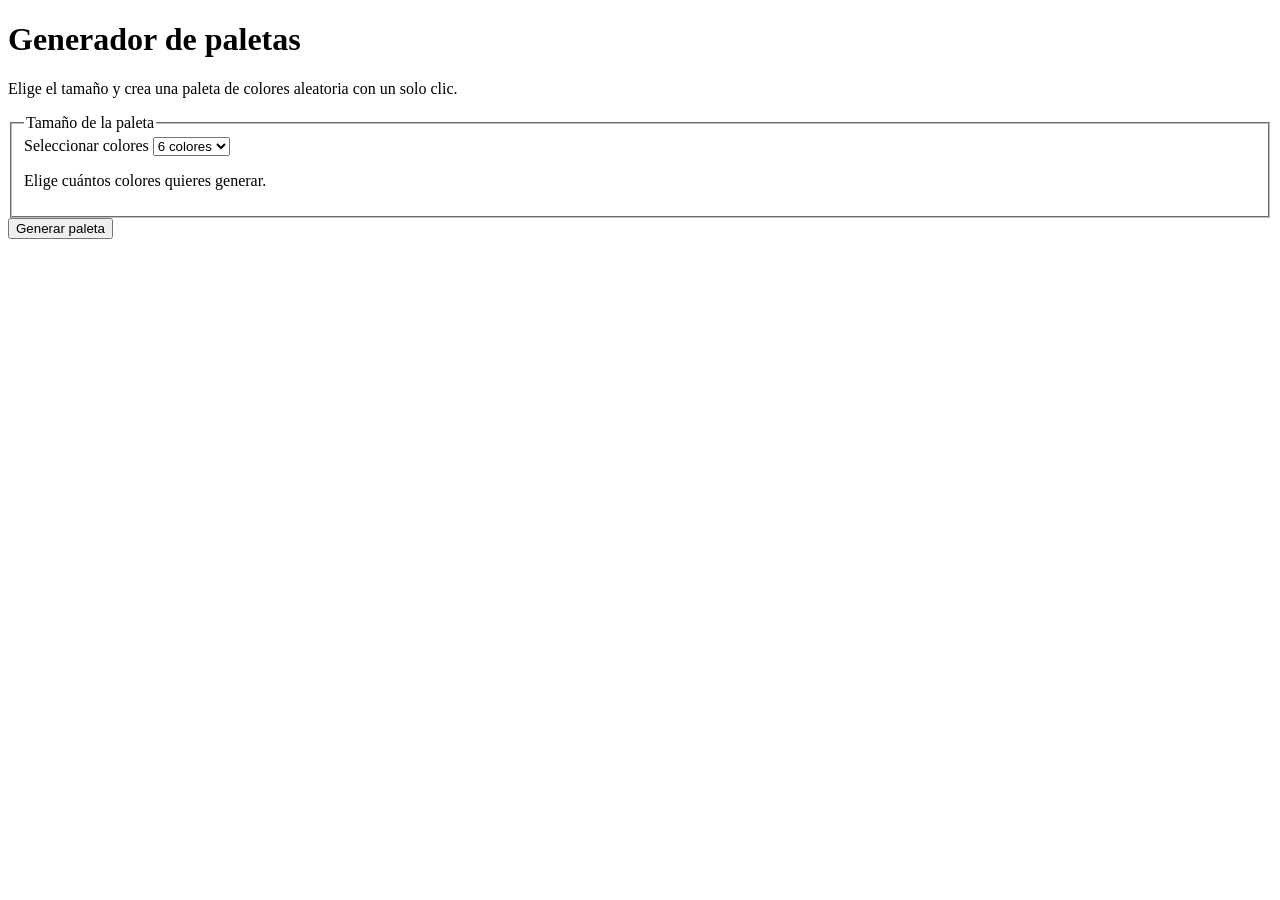
==== index.html @ fe006c5d "Creacion HTML" ====
<!DOCTYPE html>
<html lang="es">
<head>
  <meta charset="UTF-8" />
  <meta name="viewport" content="width=device-width, initial-scale=1.0" />
  <title>Generador de Paletas</title>
  <link rel="stylesheet" href="styles.css" />
</head><body>
  <header class="hero">
    <div class="hero__content">
      <h1>Generador de paletas</h1>
      <p>Elige el tamaño y crea una paleta de colores aleatoria con un solo clic.</p>
    </div>
  </header>

  <main>
    <section class="controls" aria-label="Panel de generación de paletas">
      <form id="paletteForm">
        <fieldset>
          <legend>Tamaño de la paleta</legend>
          <label for="paletteSize">Seleccionar colores</label>
          <select id="paletteSize" name="paletteSize" aria-describedby="sizeHint">
            <option value="6">6 colores</option>
            <option value="8">8 colores</option>
            <option value="9">9 colores</option>
          </select>
          <p class="hint" id="sizeHint">Elige cuántos colores quieres generar.</p>
        </fieldset>
        <button id="generateButton" type="submit">Generar paleta</button>
      </form>
      <div class="status" id="statusMessage" aria-live="polite"></div>
    </section>

    <section class="palette" id="paletteSection" aria-label="Paleta de colores generada"></section>
  </main>

  <div class="toast" id="toast" role="status" aria-live="polite"></div>

  
</html>
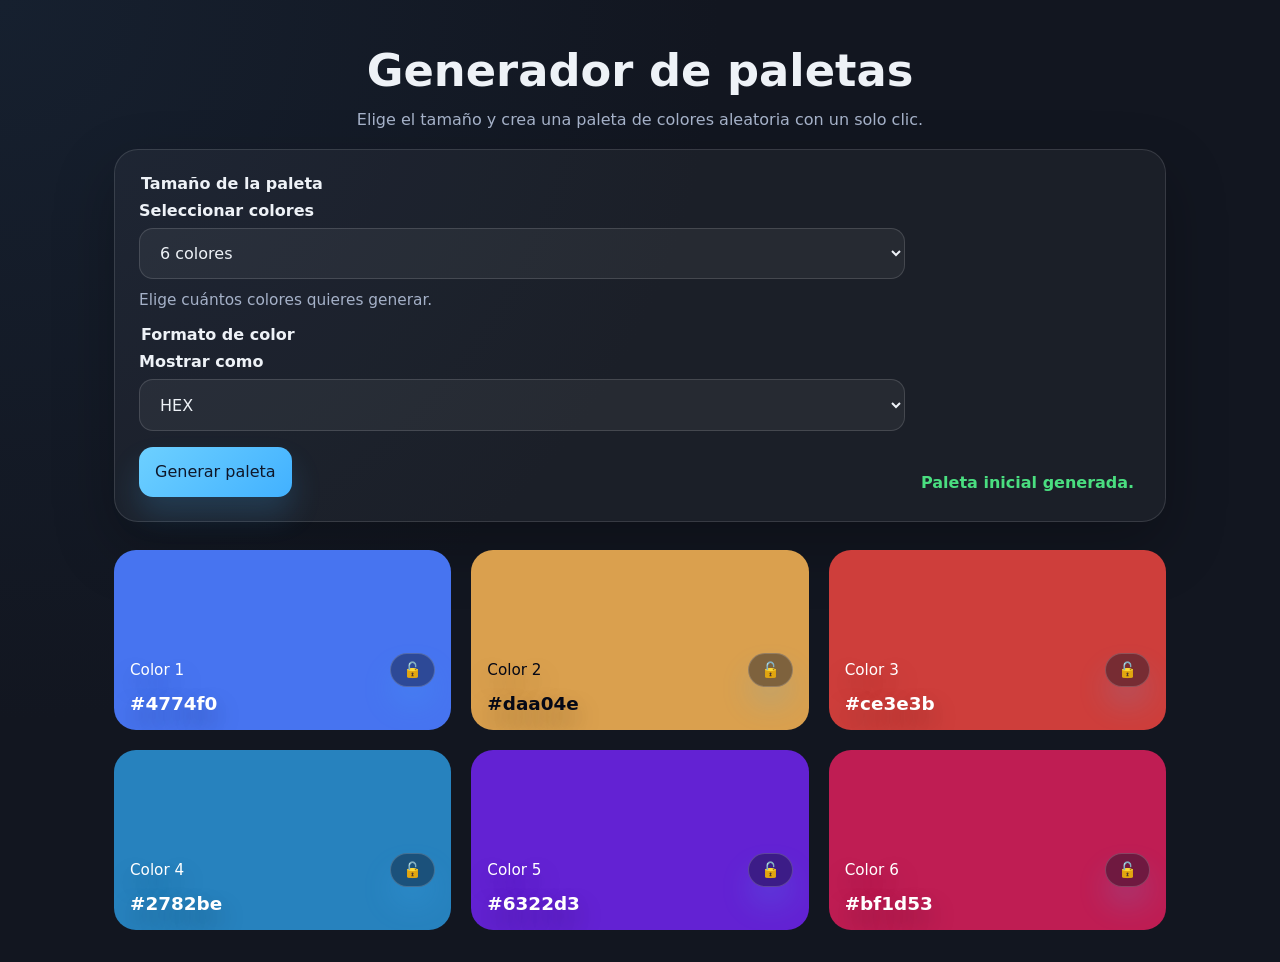
==== commit 6ef637de: "Solucion HTML" ====
--- a/index.html
+++ b/index.html
@@ -4,8 +4,9 @@
   <meta charset="UTF-8" />
   <meta name="viewport" content="width=device-width, initial-scale=1.0" />
   <title>Generador de Paletas</title>
-  <link rel="stylesheet" href="styles.css" />
-</head><body>
+  <link rel="stylesheet" href="../CSS/styles.css" />
+</head>
+<body>
   <header class="hero">
     <div class="hero__content">
       <h1>Generador de paletas</h1>
@@ -26,6 +27,14 @@
           </select>
           <p class="hint" id="sizeHint">Elige cuántos colores quieres generar.</p>
         </fieldset>
+        <fieldset>
+          <legend>Formato de color</legend>
+          <label for="colorFormat">Mostrar como</label>
+          <select id="colorFormat" name="colorFormat">
+            <option value="hex">HEX</option>
+            <option value="hsl">HSL</option>
+          </select>
+        </fieldset>
         <button id="generateButton" type="submit">Generar paleta</button>
       </form>
       <div class="status" id="statusMessage" aria-live="polite"></div>
@@ -35,6 +44,7 @@
   </main>
 
   <div class="toast" id="toast" role="status" aria-live="polite"></div>
-
+  <script src="../JS/script.js"></script>
+</body>
   
 </html>
--- a/CSS/styles.css
+++ b/CSS/styles.css
@@ -0,0 +1,236 @@
+:root {
+  color-scheme: dark;
+  --bg: #121620;
+  --surface: #1d2431;
+  --surface-strong: #272f3d;
+  --text: #eef2f7;
+  --muted: #a5b1c8;
+  --accent: #6dd0ff;
+  --accent-strong: #42b1ff;
+  --success: #4ade80;
+  --border: rgba(255, 255, 255, 0.12);
+  --shadow: 0 24px 60px rgba(0, 0, 0, 0.25);
+}
+
+* {
+  box-sizing: border-box;
+}
+
+html,
+body {
+  min-height: 100%;
+}
+
+body {
+  margin: 0;
+  font-family: Inter, system-ui, -apple-system, BlinkMacSystemFont, "Segoe UI", sans-serif;
+  background: radial-gradient(circle at top left, #16202f 0%, var(--bg) 45%);
+  color: var(--text);
+}
+
+button,
+select {
+  font: inherit;
+}
+
+.hero {
+  padding: 3rem 1.5rem 1.25rem;
+  text-align: center;
+}
+
+.hero__content {
+  max-width: 760px;
+  margin: 0 auto;
+}
+
+h1 {
+  margin: 0;
+  font-size: clamp(2.25rem, 3.5vw, 3.75rem);
+  line-height: 1.02;
+}
+
+p {
+  margin: 1rem 0 0;
+  color: var(--muted);
+  font-size: 1rem;
+}
+
+main {
+  max-width: 1100px;
+  margin: 0 auto 2rem;
+  padding: 0 1.5rem;
+}
+
+.controls {
+  background: rgba(255, 255, 255, 0.04);
+  border: 1px solid var(--border);
+  border-radius: 24px;
+  padding: 1.5rem;
+  box-shadow: var(--shadow);
+}
+
+fieldset {
+  border: none;
+  padding: 0;
+  margin: 0 0 1rem;
+}
+
+legend,
+label {
+  display: block;
+  font-weight: 600;
+  margin-bottom: 0.5rem;
+}
+
+select {
+  width: 100%;
+  padding: 0.9rem 1rem;
+  border-radius: 14px;
+  border: 1px solid rgba(255, 255, 255, 0.14);
+  background: rgba(255, 255, 255, 0.05);
+  color: var(--text);
+  transition: border-color 0.2s ease;
+}
+
+select:focus {
+  border-color: var(--accent);
+  outline: 3px solid rgba(109, 208, 255, 0.18);
+}
+
+button {
+  display: inline-flex;
+  align-items: center;
+  justify-content: center;
+  gap: 0.5rem;
+  width: 100%;
+  padding: 0.95rem 1rem;
+  border: none;
+  border-radius: 14px;
+  color: #0f172a;
+  background: linear-gradient(135deg, var(--accent), var(--accent-strong));
+  box-shadow: 0 18px 30px rgba(66, 177, 255, 0.18);
+  cursor: pointer;
+  transition: transform 0.2s ease, filter 0.2s ease;
+}
+
+button:hover,
+button:focus-visible {
+  transform: translateY(-1px);
+  filter: brightness(1.05);
+  outline: none;
+}
+
+.hint {
+  margin: 0.75rem 0 0;
+  color: var(--muted);
+  font-size: 0.96rem;
+}
+
+.status {
+  margin-top: 1rem;
+  min-height: 1.5rem;
+  color: var(--success);
+  font-weight: 600;
+}
+
+.palette {
+  display: grid;
+  gap: 1.25rem;
+  margin-top: 1.75rem;
+}
+
+.color-card {
+  position: relative;
+  border-radius: 22px;
+  overflow: hidden;
+  min-height: 180px;
+  display: grid;
+  align-items: flex-end;
+  padding: 1rem;
+  color: white;
+  cursor: pointer;
+  transition: transform 0.25s ease, box-shadow 0.25s ease;
+}
+
+.color-card:hover {
+  transform: translateY(-4px);
+  box-shadow: 0 24px 48px rgba(0, 0, 0, 0.25);
+}
+
+.color-card__info {
+  display: grid;
+  gap: 0.35rem;
+  text-shadow: 0 12px 24px rgba(0, 0, 0, 0.35);
+}
+
+.color-card__hex {
+  font-size: 1.15rem;
+  font-weight: 700;
+}
+
+.color-card__label {
+  display: flex;
+  justify-content: space-between;
+  align-items: center;
+  gap: 0.75rem;
+  font-size: 0.95rem;
+}
+
+.lock-button {
+  background: rgba(15, 23, 42, 0.45);
+  border: 1px solid rgba(255, 255, 255, 0.18);
+  color: inherit;
+  border-radius: 999px;
+  padding: 0.45rem 0.75rem;
+  cursor: pointer;
+}
+
+.lock-button:focus-visible {
+  outline: 3px solid rgba(255, 255, 255, 0.35);
+}
+
+.toast {
+  position: fixed;
+  left: 50%;
+  bottom: 1rem;
+  transform: translateX(-50%) translateY(120%);
+  background: rgba(15, 23, 42, 0.94);
+  border: 1px solid rgba(255, 255, 255, 0.12);
+  border-radius: 999px;
+  color: var(--text);
+  padding: 0.95rem 1.2rem;
+  min-width: 220px;
+  text-align: center;
+  box-shadow: var(--shadow);
+  opacity: 0;
+  transition: transform 0.3s ease, opacity 0.3s ease;
+  pointer-events: none;
+}
+
+.toast--visible {
+  transform: translateX(-50%) translateY(0);
+  opacity: 1;
+}
+
+@media (min-width: 720px) {
+  .controls {
+    display: grid;
+    grid-template-columns: minmax(0, 1fr) 220px;
+    gap: 1rem;
+    align-items: end;
+  }
+
+  button {
+    width: auto;
+  }
+
+  .palette {
+    grid-template-columns: repeat(2, minmax(0, 1fr));
+  }
+}
+
+@media (min-width: 1040px) {
+  .palette {
+    grid-template-columns: repeat(3, minmax(0, 1fr));
+  }
+}
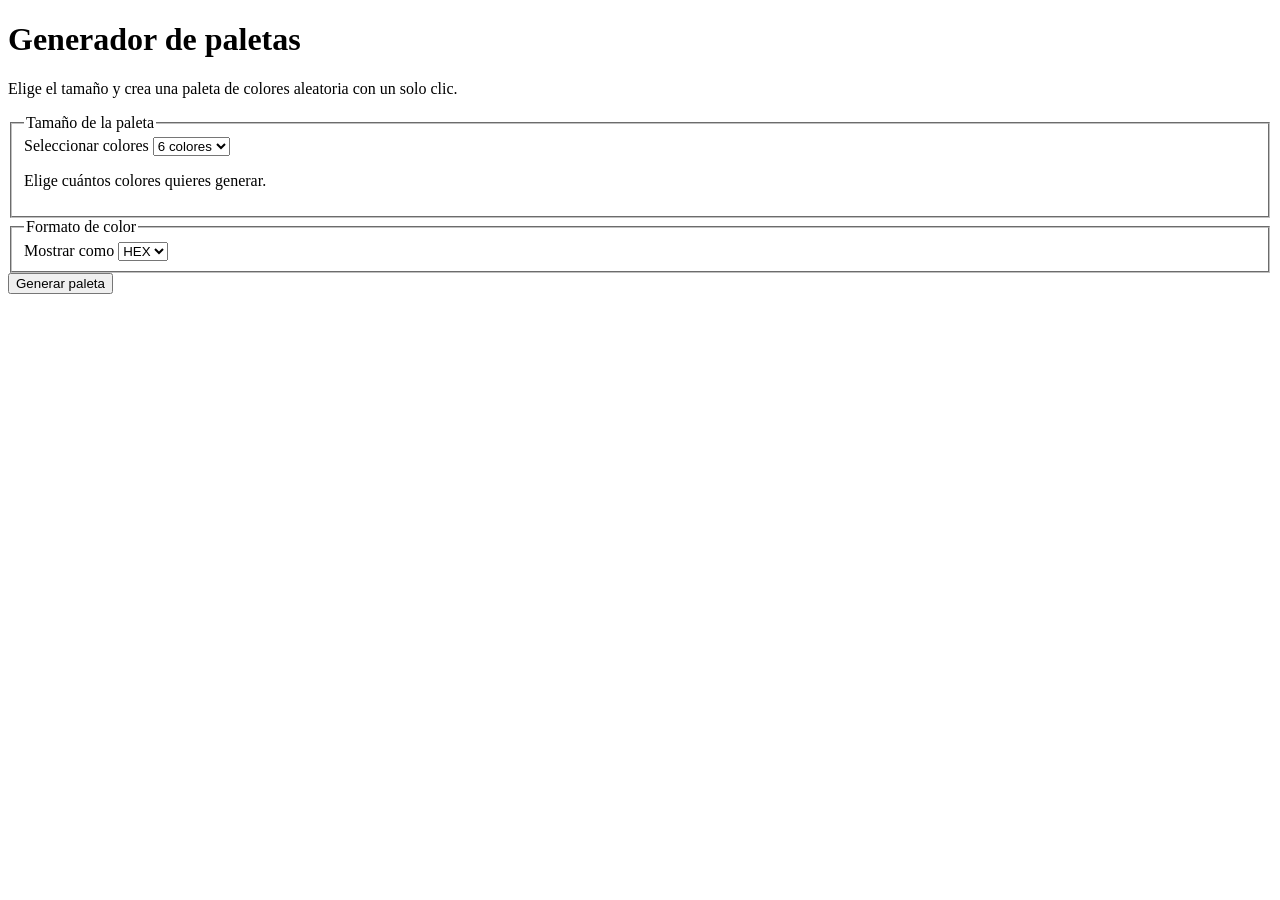
==== commit a019e298: "Buenas practicas" ====
--- a/index.html
+++ b/index.html
@@ -4,7 +4,7 @@
   <meta charset="UTF-8" />
   <meta name="viewport" content="width=device-width, initial-scale=1.0" />
   <title>Generador de Paletas</title>
-  <link rel="stylesheet" href="../CSS/styles.css" />
+  <link rel="stylesheet" href="./css/styles.css" />
 </head>
 <body>
   <header class="hero">
@@ -44,7 +44,7 @@
   </main>
 
   <div class="toast" id="toast" role="status" aria-live="polite"></div>
-  <script src="../JS/script.js"></script>
+  <script src="./js/script.js"></script>
 </body>
   
 </html>
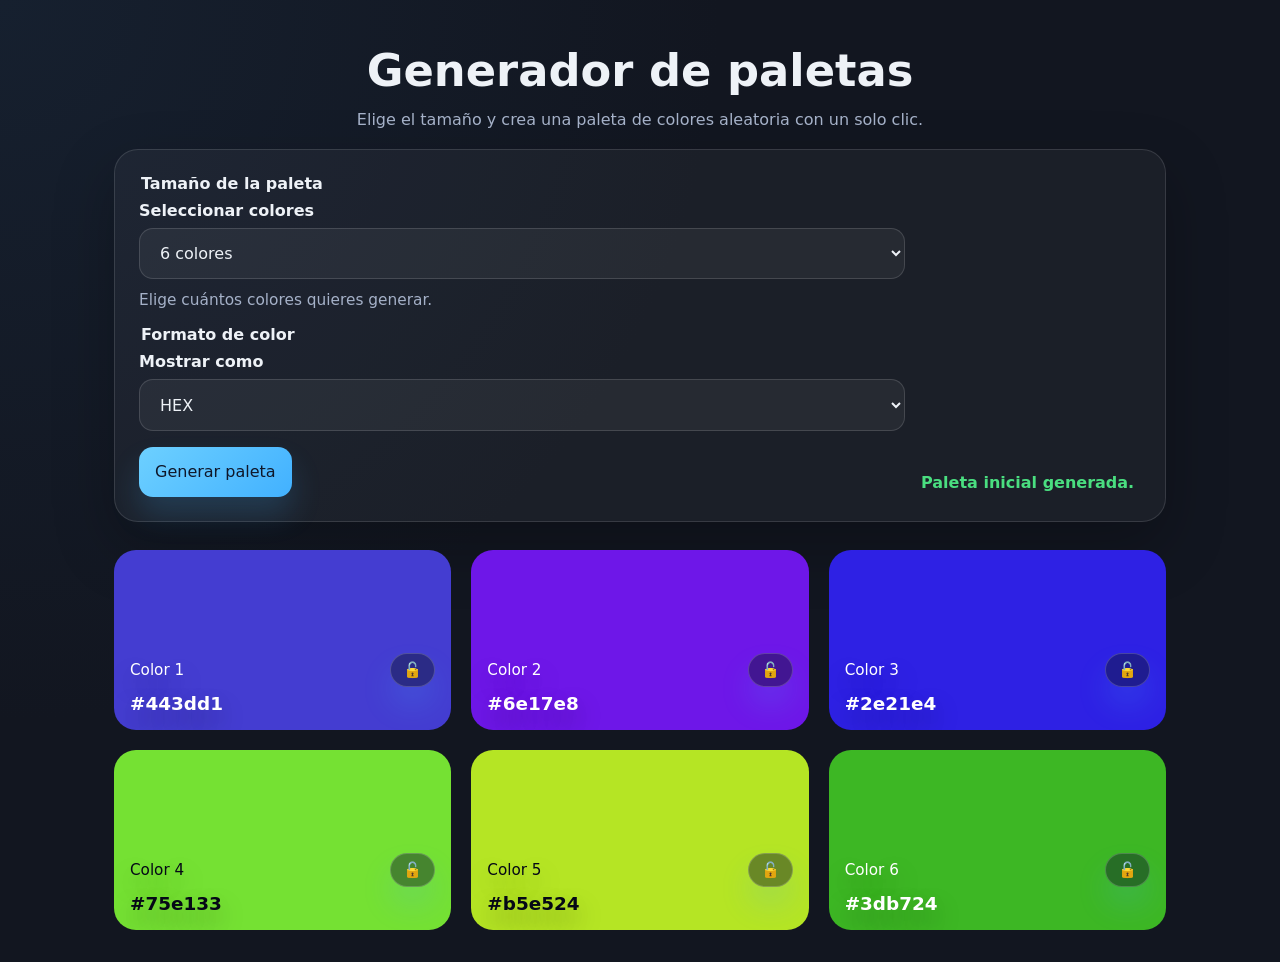
==== commit ea238e6e: "Prueba Git" ====
--- a/index.html
+++ b/index.html
@@ -4,7 +4,7 @@
   <meta charset="UTF-8" />
   <meta name="viewport" content="width=device-width, initial-scale=1.0" />
   <title>Generador de Paletas</title>
-  <link rel="stylesheet" href="./css/styles.css" />
+  <link rel="stylesheet" href="styles.css" />
 </head>
 <body>
   <header class="hero">
@@ -44,7 +44,7 @@
   </main>
 
   <div class="toast" id="toast" role="status" aria-live="polite"></div>
-  <script src="./js/script.js"></script>
+  <script src="script.js"></script>
 </body>
   
 </html>
--- a/styles.css
+++ b/styles.css
@@ -0,0 +1,236 @@
+:root {
+  color-scheme: dark;
+  --bg: #121620;
+  --surface: #1d2431;
+  --surface-strong: #272f3d;
+  --text: #eef2f7;
+  --muted: #a5b1c8;
+  --accent: #6dd0ff;
+  --accent-strong: #42b1ff;
+  --success: #4ade80;
+  --border: rgba(255, 255, 255, 0.12);
+  --shadow: 0 24px 60px rgba(0, 0, 0, 0.25);
+}
+/* Reset */
+* {
+  box-sizing: border-box;
+}
+
+html,
+body {
+  min-height: 100%;
+}
+
+body {
+  margin: 0;
+  font-family: Inter, system-ui, -apple-system, BlinkMacSystemFont, "Segoe UI", sans-serif;
+  background: radial-gradient(circle at top left, #16202f 0%, var(--bg) 45%);
+  color: var(--text);
+}
+
+button,
+select {
+  font: inherit;
+}
+
+.hero {
+  padding: 3rem 1.5rem 1.25rem;
+  text-align: center;
+}
+
+.hero__content {
+  max-width: 760px;
+  margin: 0 auto;
+}
+
+h1 {
+  margin: 0;
+  font-size: clamp(2.25rem, 3.5vw, 3.75rem);
+  line-height: 1.02;
+}
+
+p {
+  margin: 1rem 0 0;
+  color: var(--muted);
+  font-size: 1rem;
+}
+
+main {
+  max-width: 1100px;
+  margin: 0 auto 2rem;
+  padding: 0 1.5rem;
+}
+
+.controls {
+  background: rgba(255, 255, 255, 0.04);
+  border: 1px solid var(--border);
+  border-radius: 24px;
+  padding: 1.5rem;
+  box-shadow: var(--shadow);
+}
+
+fieldset {
+  border: none;
+  padding: 0;
+  margin: 0 0 1rem;
+}
+
+legend,
+label {
+  display: block;
+  font-weight: 600;
+  margin-bottom: 0.5rem;
+}
+
+select {
+  width: 100%;
+  padding: 0.9rem 1rem;
+  border-radius: 14px;
+  border: 1px solid rgba(255, 255, 255, 0.14);
+  background: rgba(255, 255, 255, 0.05);
+  color: var(--text);
+  transition: border-color 0.2s ease;
+}
+
+select:focus {
+  border-color: var(--accent);
+  outline: 3px solid rgba(109, 208, 255, 0.18);
+}
+
+button {
+  display: inline-flex;
+  align-items: center;
+  justify-content: center;
+  gap: 0.5rem;
+  width: 100%;
+  padding: 0.95rem 1rem;
+  border: none;
+  border-radius: 14px;
+  color: #0f172a;
+  background: linear-gradient(135deg, var(--accent), var(--accent-strong));
+  box-shadow: 0 18px 30px rgba(66, 177, 255, 0.18);
+  cursor: pointer;
+  transition: transform 0.2s ease, filter 0.2s ease;
+}
+
+button:hover,
+button:focus-visible {
+  transform: translateY(-1px);
+  filter: brightness(1.05);
+  outline: none;
+}
+
+.hint {
+  margin: 0.75rem 0 0;
+  color: var(--muted);
+  font-size: 0.96rem;
+}
+
+.status {
+  margin-top: 1rem;
+  min-height: 1.5rem;
+  color: var(--success);
+  font-weight: 600;
+}
+
+.palette {
+  display: grid;
+  gap: 1.25rem;
+  margin-top: 1.75rem;
+}
+
+.color-card {
+  position: relative;
+  border-radius: 22px;
+  overflow: hidden;
+  min-height: 180px;
+  display: grid;
+  align-items: flex-end;
+  padding: 1rem;
+  color: white;
+  cursor: pointer;
+  transition: transform 0.25s ease, box-shadow 0.25s ease;
+}
+
+.color-card:hover {
+  transform: translateY(-4px);
+  box-shadow: 0 24px 48px rgba(0, 0, 0, 0.25);
+}
+
+.color-card__info {
+  display: grid;
+  gap: 0.35rem;
+  text-shadow: 0 12px 24px rgba(0, 0, 0, 0.35);
+}
+
+.color-card__hex {
+  font-size: 1.15rem;
+  font-weight: 700;
+}
+
+.color-card__label {
+  display: flex;
+  justify-content: space-between;
+  align-items: center;
+  gap: 0.75rem;
+  font-size: 0.95rem;
+}
+
+.lock-button {
+  background: rgba(15, 23, 42, 0.45);
+  border: 1px solid rgba(255, 255, 255, 0.18);
+  color: inherit;
+  border-radius: 999px;
+  padding: 0.45rem 0.75rem;
+  cursor: pointer;
+}
+
+.lock-button:focus-visible {
+  outline: 3px solid rgba(255, 255, 255, 0.35);
+}
+
+.toast {
+  position: fixed;
+  left: 50%;
+  bottom: 1rem;
+  transform: translateX(-50%) translateY(120%);
+  background: rgba(15, 23, 42, 0.94);
+  border: 1px solid rgba(255, 255, 255, 0.12);
+  border-radius: 999px;
+  color: var(--text);
+  padding: 0.95rem 1.2rem;
+  min-width: 220px;
+  text-align: center;
+  box-shadow: var(--shadow);
+  opacity: 0;
+  transition: transform 0.3s ease, opacity 0.3s ease;
+  pointer-events: none;
+}
+
+.toast--visible {
+  transform: translateX(-50%) translateY(0);
+  opacity: 1;
+}
+
+@media (min-width: 720px) {
+  .controls {
+    display: grid;
+    grid-template-columns: minmax(0, 1fr) 220px;
+    gap: 1rem;
+    align-items: end;
+  }
+
+  button {
+    width: auto;
+  }
+
+  .palette {
+    grid-template-columns: repeat(2, minmax(0, 1fr));
+  }
+}
+
+@media (min-width: 1040px) {
+  .palette {
+    grid-template-columns: repeat(3, minmax(0, 1fr));
+  }
+}
